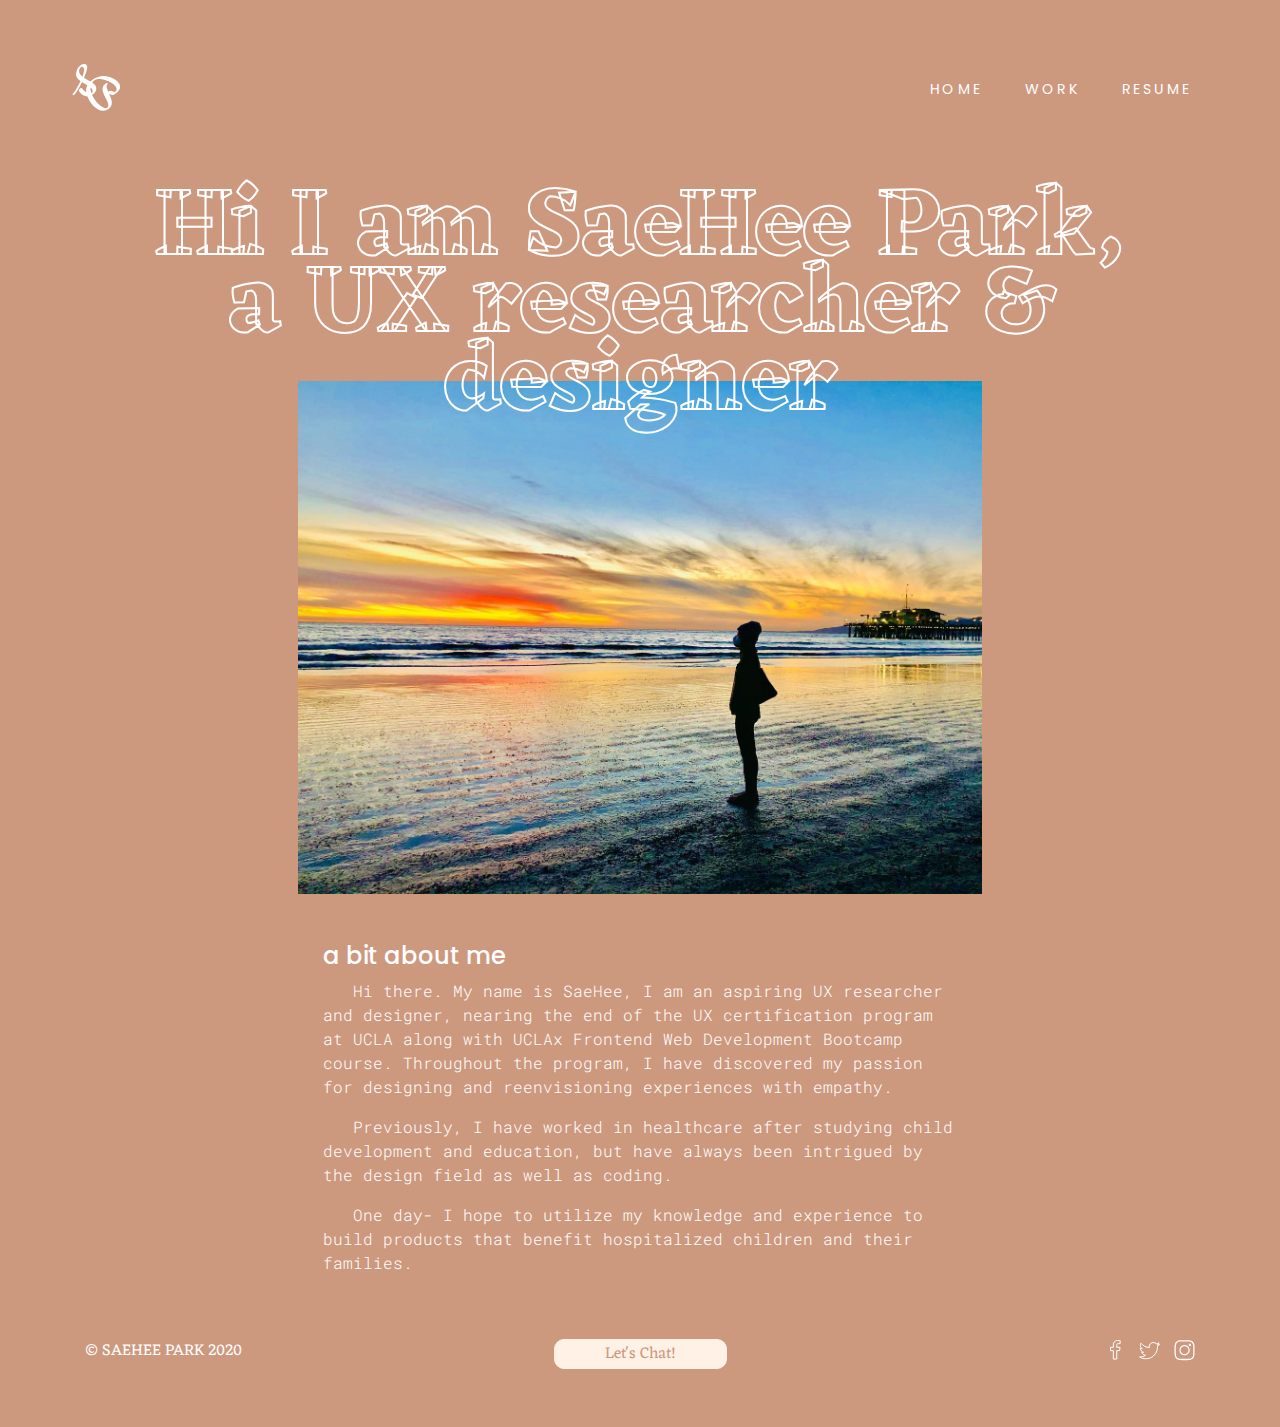
==== index.html @ 1c888524 "Initial commit" ====
<!doctype html>
<html class="" lang="en">

  <head>
    <meta charset="utf-8">
    <meta name="viewport" content="width=device-width, initial-scale=1, shrink-to-fit=no">

    <title>SaeHee Park</title>

    <meta name="description" content="">
    <meta name="viewport" content="width=device-width, initial-scale=1">

    <link rel="stylesheet" href="css/bootstrap.min.css">
    <link rel="stylesheet" href="css/styles.css">

    <link rel="preconnect" href="https://fonts.gstatic.com">
    <link href="https://fonts.googleapis.com/css2?family=Eczar:wght@400;500;600;700;800&family=Poppins:wght@400;500;600&family=Roboto+Mono:wght@300;400;500&display=swap" rel="stylesheet">

    <script src="https://ajax.googleapis.com/ajax/libs/jquery/3.4.1/jquery.min.js"></script>
    <script src="js/bootstrap.min.js"></script>
    <script src="js/scripts.js"></script>
  </head>

  <body class="home">
<!-- Navigation bar -->
    <div class="d-flex flex-column flex-md-row align-items-center p-3 px-md-4 mb-3 bg-dark">
      <img class="m-5 mr-md-auto" src="images/logo_1.png" alt="logo">
      <nav class="my-2 my-md-0 mr-md-5">
        <a class="m-3 nav-menu" href="index.html">Home</a>
        <a class="m-3 nav-menu" href="work.html">Work</a>
        <a class="m-3 nav-menu" href="resume.html">Resume</a>
      </nav>
    </div>


    <div class="container">
      <!-- Header -->
      <div class="row justify-content-center">
        <div class="intro-header col-11 text-center">
          <h1 class="intro">Hi I am SaeHee Park, a UX researcher & designer
          </h1>
        </div>
        <!-- Body image -->
        <div class="intro-pic text-center">
          <img src="images/profile_1.jpg" class="profile-pic" alt="Profile">
        </div>
        <!-- Body text -->
        <div class="intro-body pt-5 col-7">
          <h4 class="intro">a bit about me
          </h4>
          <p class="intro-p"> Hi there. My name is SaeHee, I am an aspiring UX researcher and designer, nearing the end of the UX certification program at UCLA along with UCLAx Frontend Web Development Bootcamp course. Throughout the program, I have discovered my passion for designing and reenvisioning experiences with empathy.
          </p>
            <p class="intro-p">Previously, I have worked in healthcare after studying child development and education, but have always been intrigued by the design field as well as coding.
            </p>
            <p class="intro-p">One day- I hope to utilize my knowledge and experience to build products that benefit hospitalized children and their families.
          </p>
        </div>
      </div>

      <!-- Footer -->
      <footer>
        <div class="row justify-items-center pt-5 pb-5">
          <div class="col text-left">
            <p class="footer">© SaeHee Park 2020
            </p>
          </div>

          <div class="col text-center">
            <a class="footer-email" href="mailto:saeheepark89@gmail.com">
              <button class="btn-primary connect">Let's Chat!</button>
            </a>
          </div>

          <div class="col text-right">
            <a href="#">
              <img src="images/social.png" alt="socials">
            </a>
          </div>
        </div>
      </footer>

      </div>

	 </body>

</html>
---- css/styles.css ----
/* Home page style */
body.home {
  font-family: 'Roboto Mono', monospace;
  background-color: #CD997E;
  color: white; }

body.home .bg-dark {
  background-color: #CD997E !important; }

body.home .nav-menu {
  font-family: 'Poppins', sans-serif !important;
  text-transform: uppercase;
  letter-spacing: 0.2rem;
  color: white;
  font-weight: 400;
  font-size: 14px; }

.nav-menu:hover {
  color: white;
  text-decoration: none;
  border-bottom: 3px solid white; }

h1.intro {
  font-family: 'Eczar', serif;
  font-size: calc(3.8vw + 3rem);
  font-weight: 700;
  color: transparent;
  -webkit-text-stroke: 2px white;
  line-height: 80%; }

img.profile-pic {
  max-width: 60%;
  height: auto;
  margin-top: -50px; }

h4.intro {
  font-family: 'Poppins', sans-serif !important; }

p.intro-p {
  font-family: 'Roboto Mono', monospace;
  font-size: 1rem;
  font-weight: 300;
  text-indent: 30px; }

footer {
  font-family: 'Eczar', serif;
  text-transform: uppercase; }

.btn-primary {
  background-color: #FFF1E6;
  padding: 2px 50px;
  color: #CD997E;
  border-radius: 10px;
  border: solid #FFF1E6;
  border-width: 1px; }

.btn-primary:hover, .btn-primary:active {
  background-color: white;
  border-color: white;
  color: #CD997E; }

/* Work page style */
body.work {
  background-color: #FFF1E6;
  font-family: 'Poppins', sans-serif !important;
  color: #CD997E; }

body.work .bg-dark {
  background-color: #FFF1E6 !important; }

body.work .nav-menu {
  font-family: 'Poppins', sans-serif !important;
  text-transform: uppercase;
  letter-spacing: 0.2rem;
  color: #CD997E;
  font-weight: 400;
  font-size: 14px; }

body.work .nav-menu:hover {
  color: #CD997E;
  text-decoration: none;
  border-bottom: 3px solid #CD997E; }

body.work h2.content-title {
  font-family: 'Eczar', serif;
  font-size: 4rem;
  font-weight: 600;
  color: #CD997E;
  text-align: center; }

body.work .content-body img {
  max-height: 230px; }

body.work a, a:visited {
  font-size: 1rem;
  color: inherit; }

body.work a:hover {
  opacity: 0.3; }

body.work .btn-primary {
  background-color: #CD997E;
  padding: 2px 50px;
  color: #FFF1E6;
  border-radius: 10px;
  border: solid #CD997E;
  border-width: 1px; }

body.work .btn-primary:hover, .btn-primary:active {
  background-color: white;
  border-color: white;
  color: #CD997E; }

/* Resume page style */
body.resume {
  background-color: #EDDCD2;
  color: #CD997E; }

body.resume .bg-dark {
  background-color: #EDDCD2 !important; }

body.resume .nav-menu {
  font-family: 'Poppins', sans-serif !important;
  text-transform: uppercase;
  letter-spacing: 0.2rem;
  color: #CD997E;
  font-weight: 400;
  font-size: 14px; }

body.resume .nav-menu:hover {
  color: #CD997E;
  text-decoration: none;
  border-bottom: 3px solid #CD997E; }

body.resume h2.content-title {
  font-family: 'Eczar', serif;
  font-size: 4rem;
  font-weight: 600;
  text-align: center; }

body.resume .img-fluid {
  max-width: 100%;
  height: auto; }

body.resume button {
  border: solid #CD997E;
  border-radius: 10px;
  padding: 2px 50px;
  background-color: #CD997E;
  color: #FFF1E6; }

body.resume button:hover, button:active {
  background-color: white;
  border-color: white;
  color: #CD997E; }
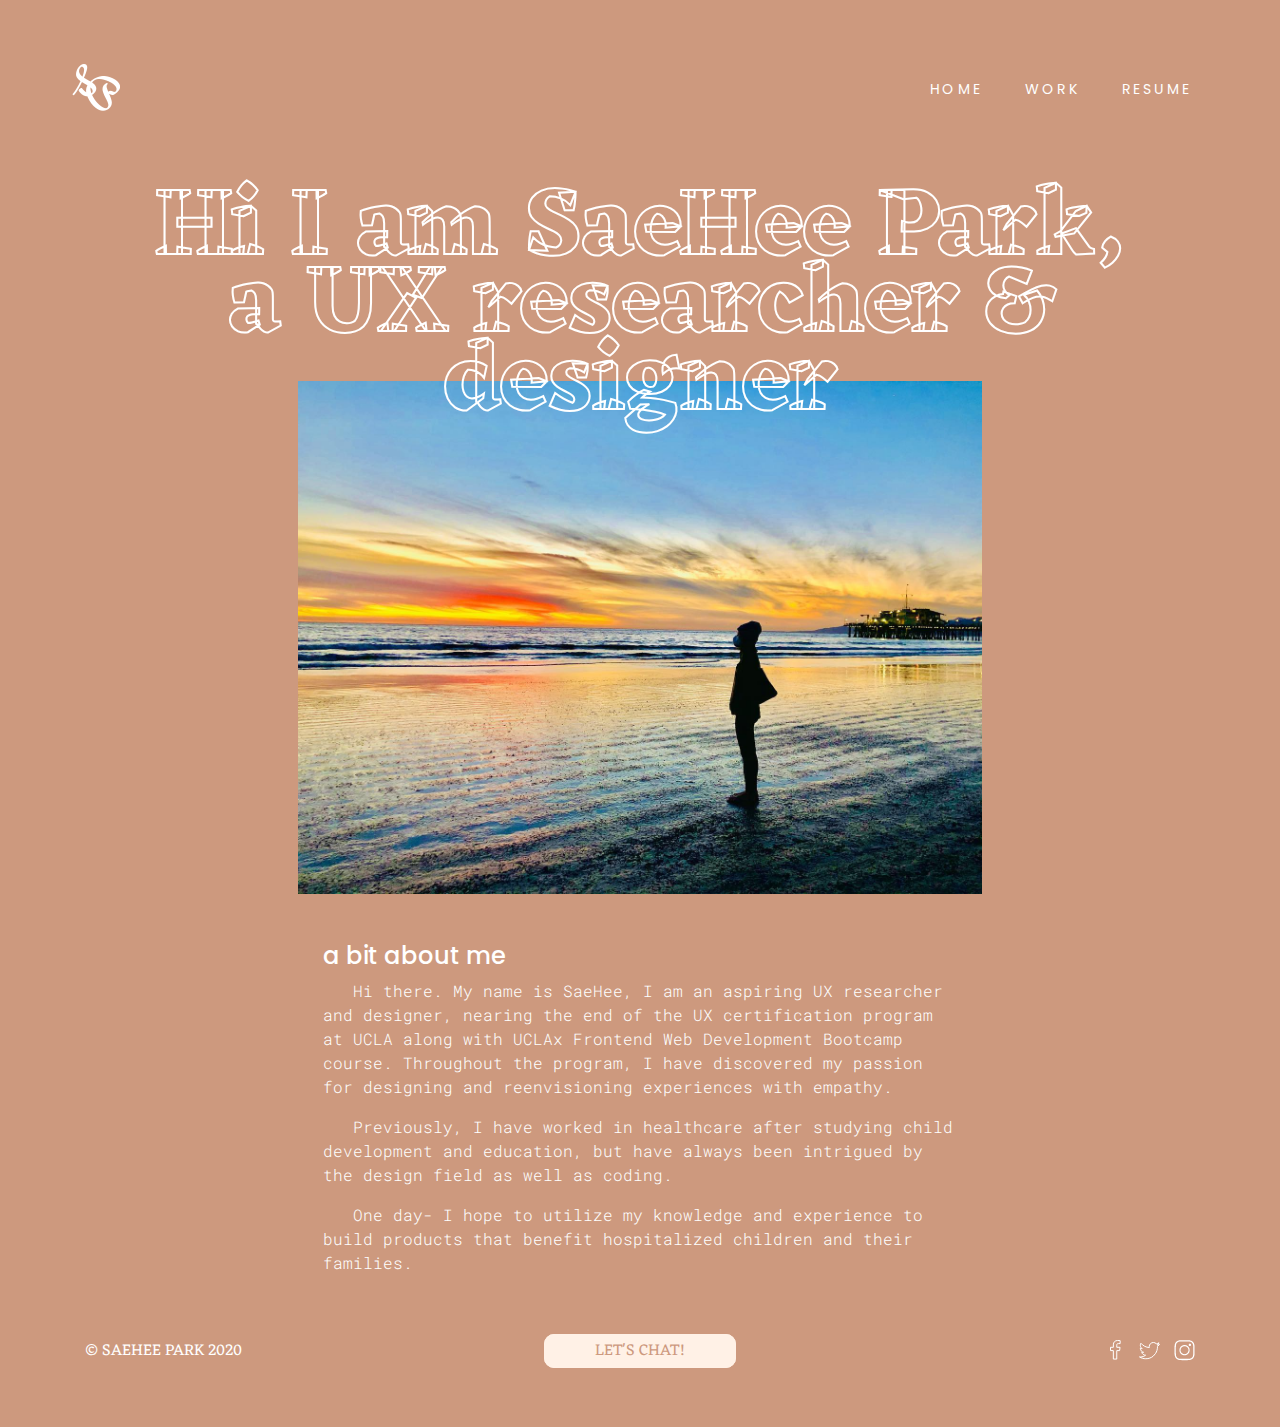
==== commit b6a36cd7: "HTML fix" ====
--- a/index.html
+++ b/index.html
@@ -66,8 +66,8 @@
           </div>
 
           <div class="col text-center">
-            <a class="footer-email" href="mailto:saeheepark89@gmail.com">
-              <button class="btn-primary connect">Let's Chat!</button>
+            <a class="btn-primary connect" href="mailto:saeheepark89@gmail.com">
+              Let's Chat!
             </a>
           </div>
 
--- a/css/styles.css
+++ b/css/styles.css
@@ -57,7 +57,8 @@
 .btn-primary:hover, .btn-primary:active {
   background-color: white;
   border-color: white;
-  color: #CD997E; }
+  color: #CD997E;
+  text-decoration: none; }
 
 /* Work page style */
 body.work {
@@ -95,10 +96,10 @@
   font-size: 1rem;
   color: inherit; }
 
-body.work a:hover {
+body.work .content-body a:hover {
   opacity: 0.3; }
 
-body.work .btn-primary {
+body.work .btn-secondary {
   background-color: #CD997E;
   padding: 2px 50px;
   color: #FFF1E6;
@@ -106,14 +107,16 @@
   border: solid #CD997E;
   border-width: 1px; }
 
-body.work .btn-primary:hover, .btn-primary:active {
+body.work .btn-secondary:hover, .btn-secondary:active {
   background-color: white;
   border-color: white;
-  color: #CD997E; }
+  color: #CD997E;
+  text-decoration: none; }
 
 /* Resume page style */
 body.resume {
   background-color: #EDDCD2;
+  font-family: 'Roboto Mono', monospace;
   color: #CD997E; }
 
 body.resume .bg-dark {
@@ -142,14 +145,15 @@
   max-width: 100%;
   height: auto; }
 
-body.resume button {
+body.resume .btn-secondary {
   border: solid #CD997E;
   border-radius: 10px;
   padding: 2px 50px;
   background-color: #CD997E;
   color: #FFF1E6; }
 
-body.resume button:hover, button:active {
+body.resume .btn-secondary:hover, .btn-secondary:active {
   background-color: white;
   border-color: white;
-  color: #CD997E; }
+  color: #CD997E;
+  text-decoration: none; }
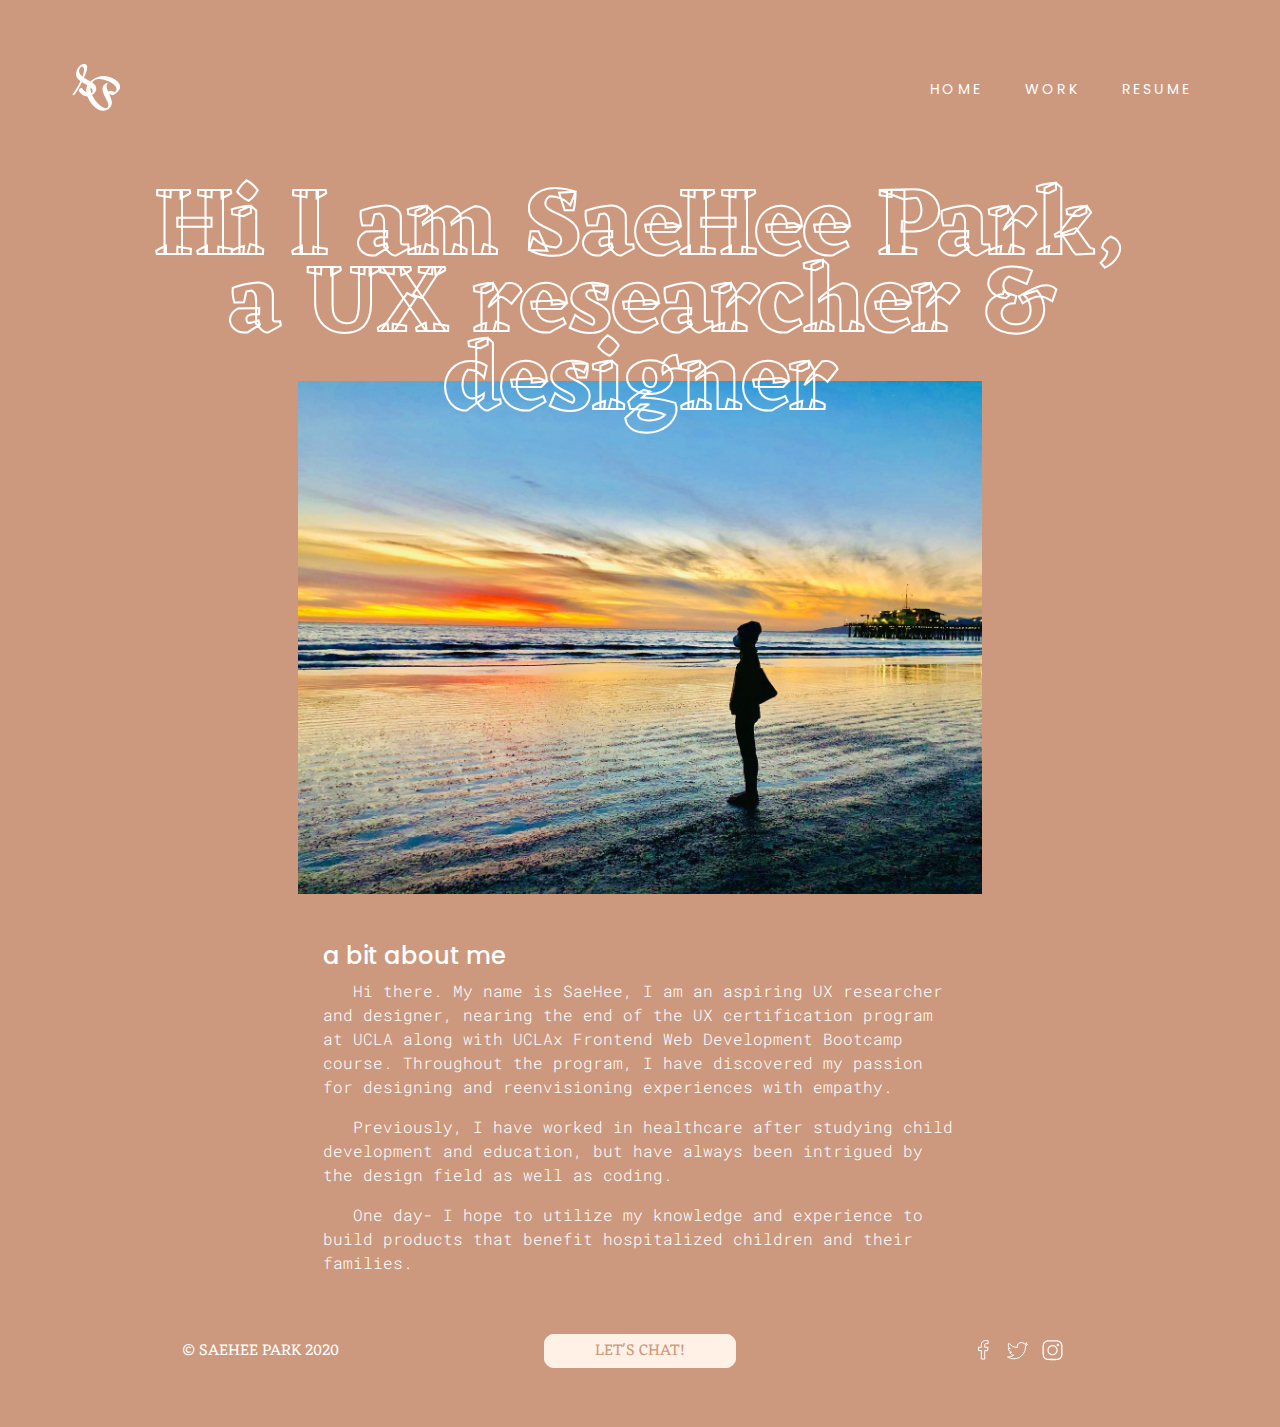
==== commit 831e49a5: "footer row reordering edits" ====
--- a/index.html
+++ b/index.html
@@ -59,19 +59,18 @@
 
       <!-- Footer -->
       <footer>
-        <div class="row justify-items-center pt-5 pb-5">
-          <div class="col text-left">
+        <div class="row pt-5 pb-5 text-center">
+          <div class="col-6 col-sm-4 order-12">
             <p class="footer">© SaeHee Park 2020
             </p>
           </div>
 
-          <div class="col text-center">
+          <div class="col-12 col-sm-4 pb-3 order-1 order-md-12">
             <a class="btn-primary connect" href="mailto:saeheepark89@gmail.com">
-              Let's Chat!
-            </a>
+              Let's Chat!</a>
           </div>
 
-          <div class="col text-right">
+          <div class="col-6 col-sm-4 order-12">
             <a href="#">
               <img src="images/social.png" alt="socials">
             </a>
--- a/css/styles.css
+++ b/css/styles.css
@@ -54,10 +54,10 @@
   border: solid #FFF1E6;
   border-width: 1px; }
 
-.btn-primary:hover, .btn-primary:active {
+.btn-primary:hover, .btn-primary:active, .btn-secondary:hover, .btn-secondary:active {
   background-color: white;
   border-color: white;
-  color: #CD997E;
+  color: #CD997E !important;
   text-decoration: none; }
 
 /* Work page style */
@@ -99,19 +99,13 @@
 body.work .content-body a:hover {
   opacity: 0.3; }
 
-body.work .btn-secondary {
+.btn-secondary {
   background-color: #CD997E;
   padding: 2px 50px;
-  color: #FFF1E6;
+  color: #FFF1E6 !important;
   border-radius: 10px;
   border: solid #CD997E;
   border-width: 1px; }
-
-body.work .btn-secondary:hover, .btn-secondary:active {
-  background-color: white;
-  border-color: white;
-  color: #CD997E;
-  text-decoration: none; }
 
 /* Resume page style */
 body.resume {
@@ -144,16 +138,3 @@
 body.resume .img-fluid {
   max-width: 100%;
   height: auto; }
-
-body.resume .btn-secondary {
-  border: solid #CD997E;
-  border-radius: 10px;
-  padding: 2px 50px;
-  background-color: #CD997E;
-  color: #FFF1E6; }
-
-body.resume .btn-secondary:hover, .btn-secondary:active {
-  background-color: white;
-  border-color: white;
-  color: #CD997E;
-  text-decoration: none; }
